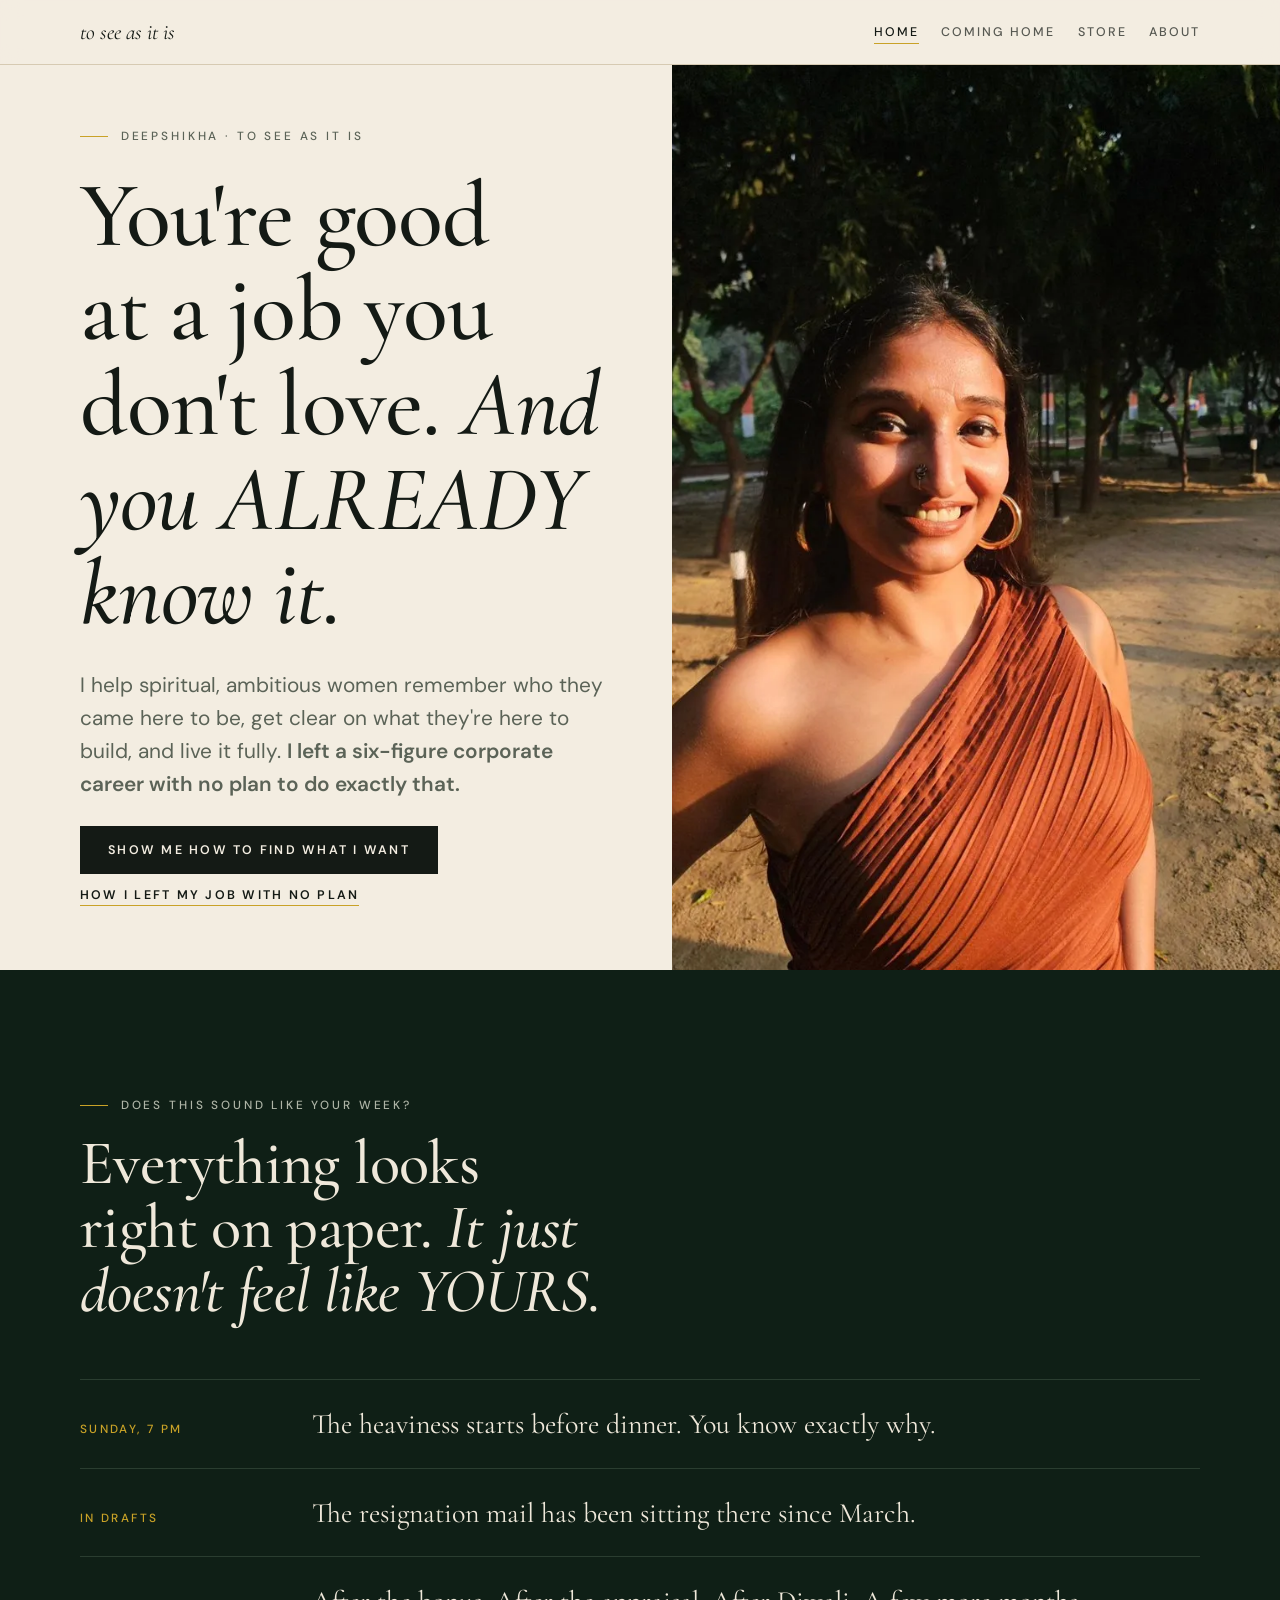
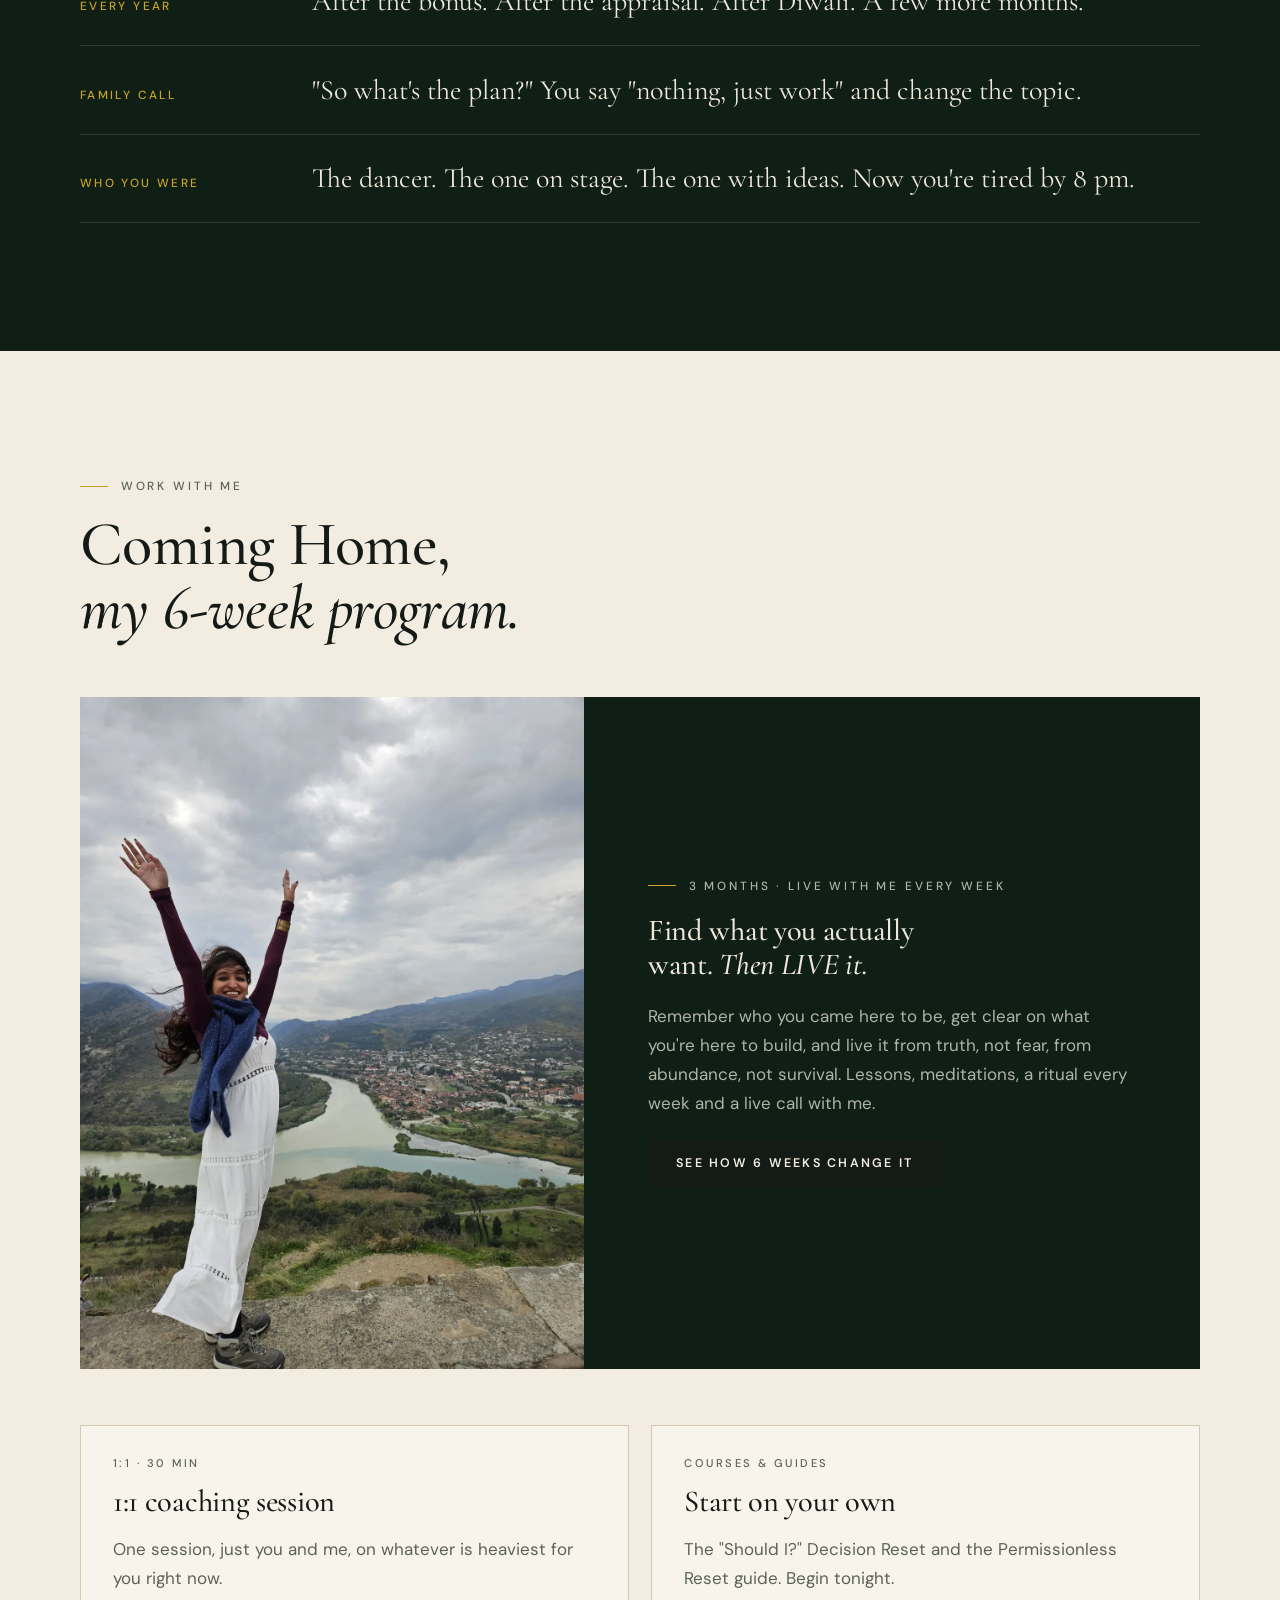
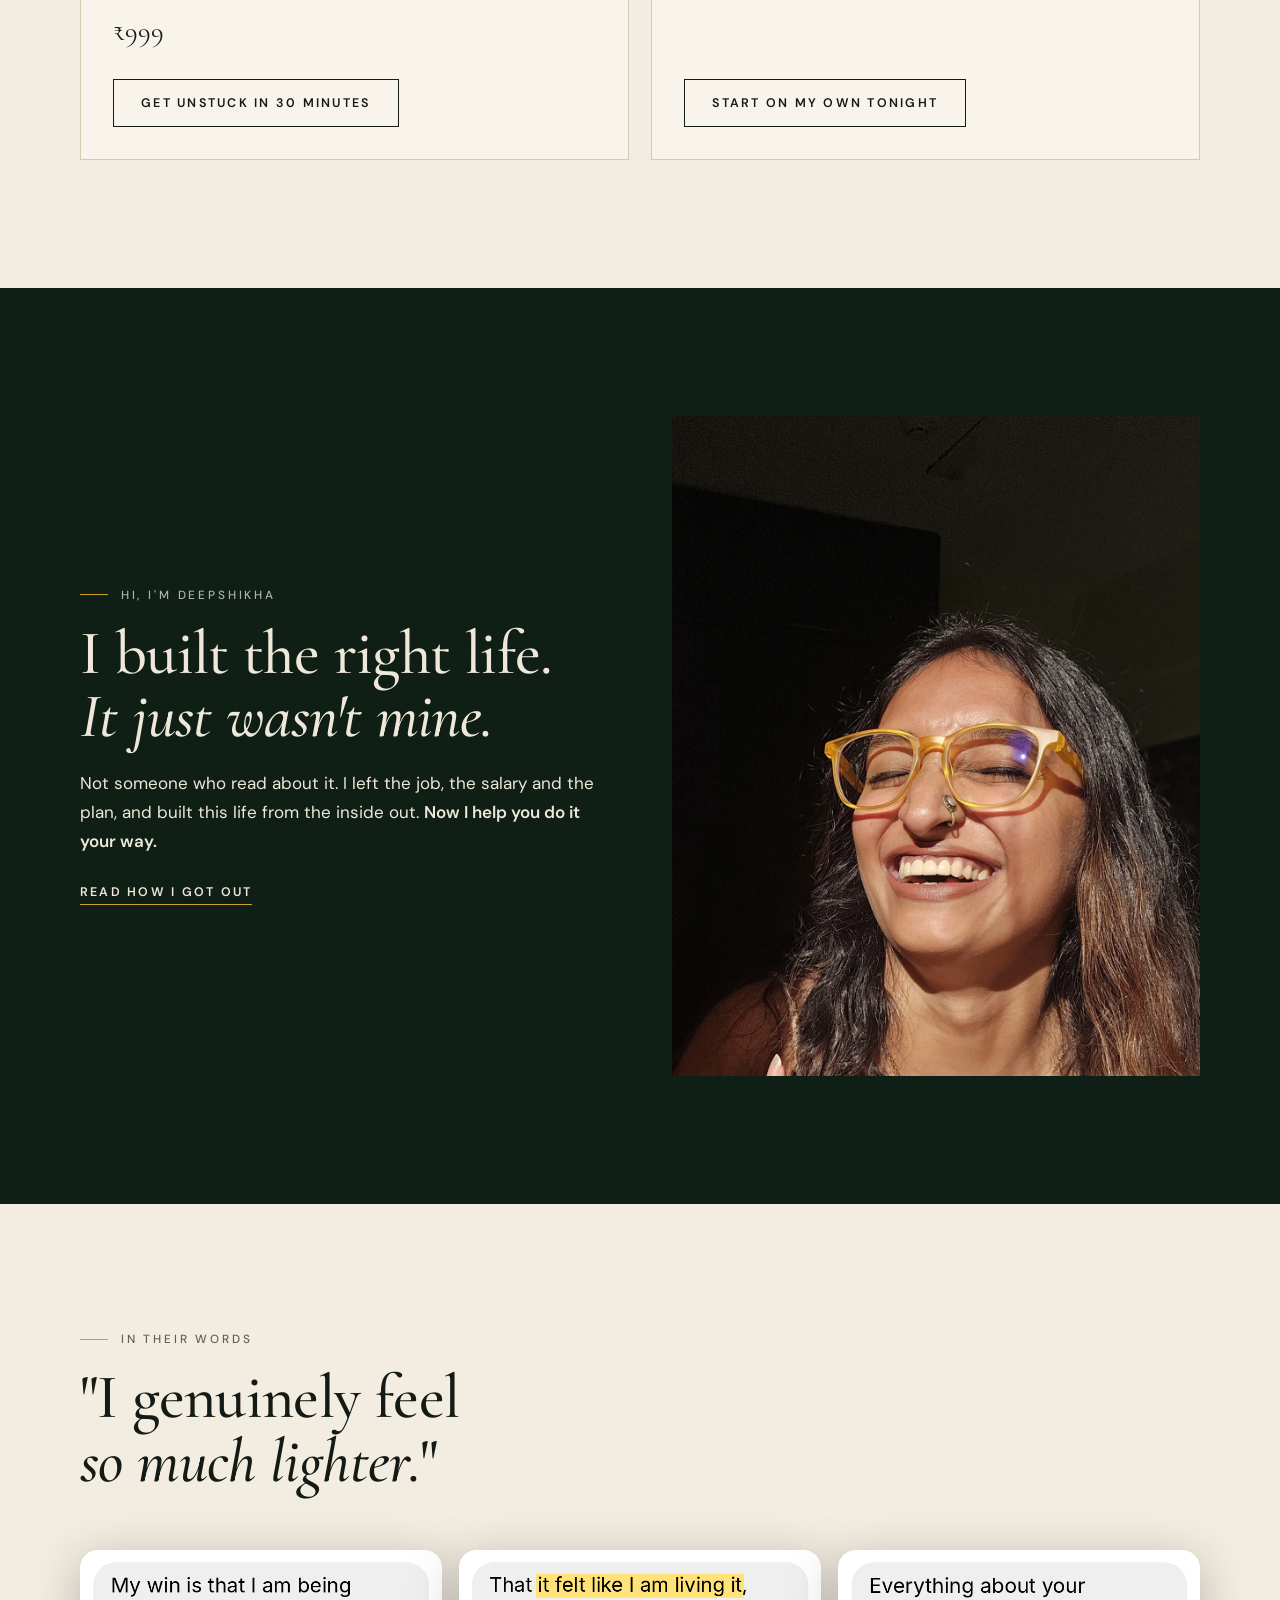
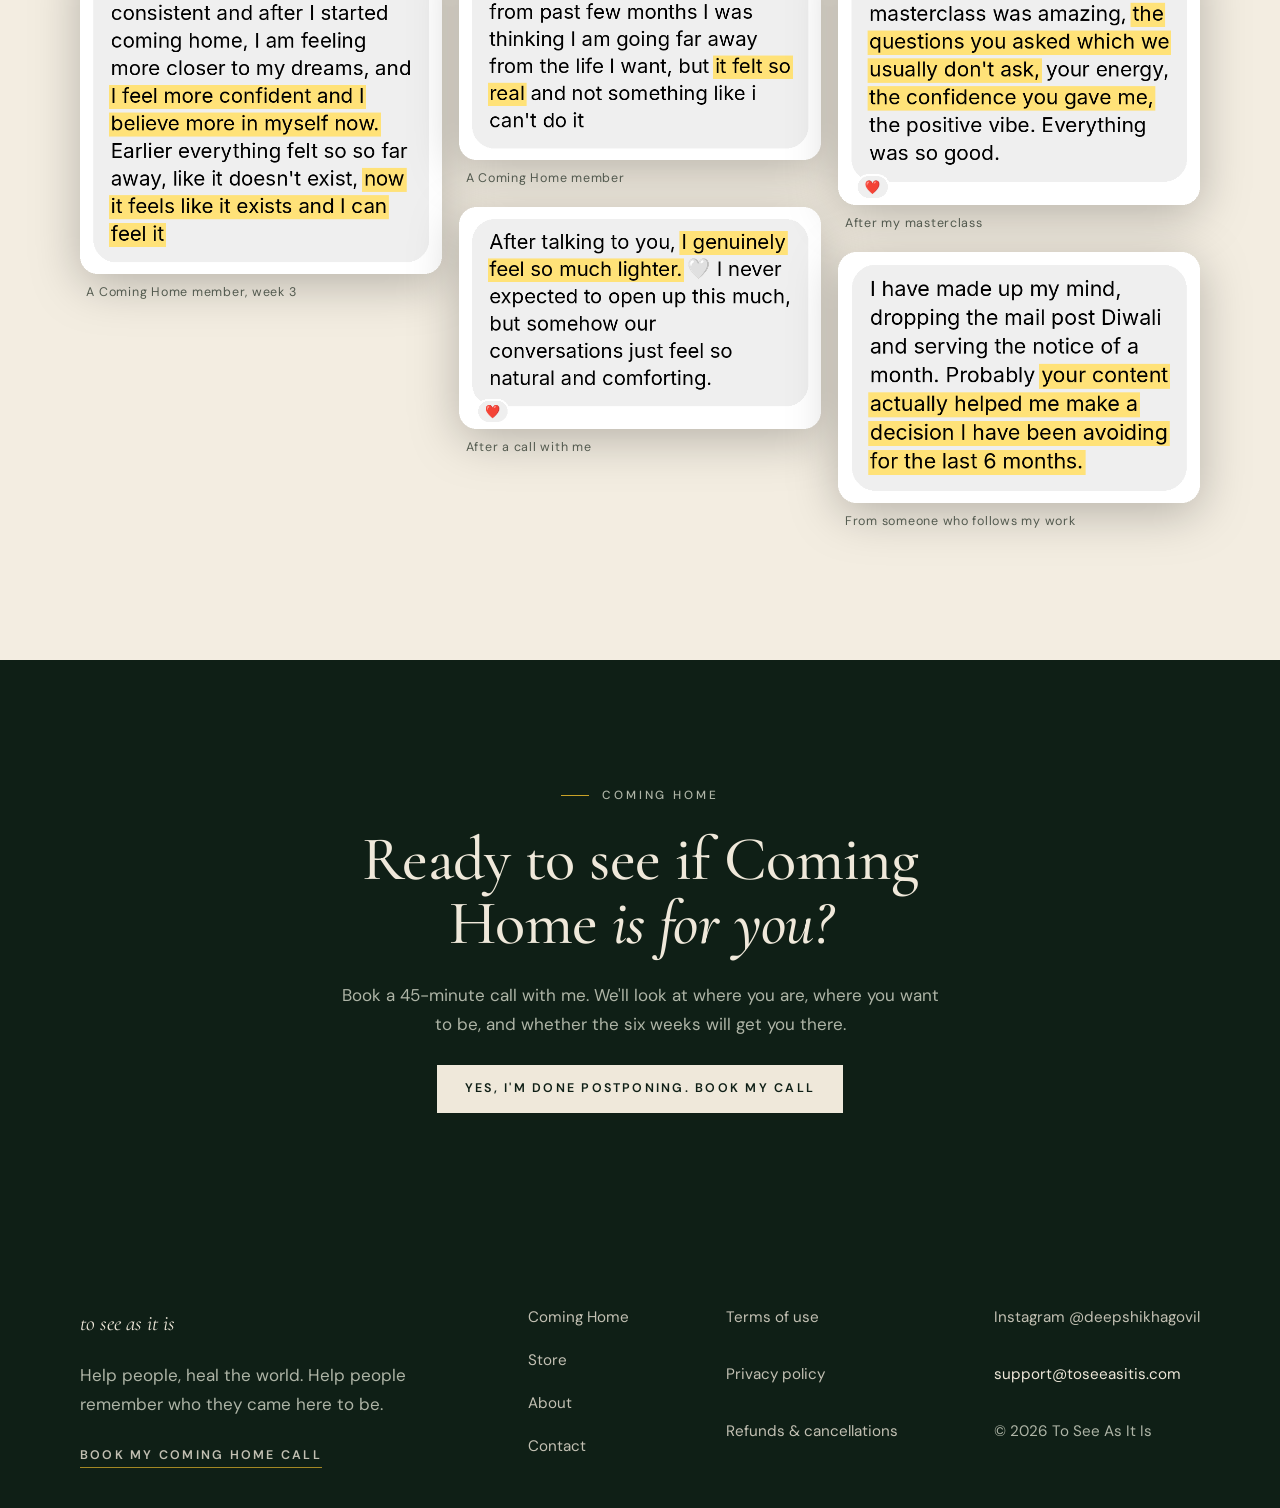
==== index.html @ 1733d209 "Website: legal pages Co-Authored-By: Claude Opus 5.5 <noreply@anthropic.com> Claude-Session: https:/" ====
<!doctype html>
<html lang="en">
<head>
<meta charset="utf-8">
<meta name="viewport" content="width=device-width, initial-scale=1, viewport-fit=cover">
<title>To See As It Is</title>
<meta name="claude:viewport-fit-sides" content="cover">
<meta name="description" content="You're good at a job you don't love, and you already know it. Deepshikha helps you find what you actually want and start living it.">
<meta property="og:title" content="To See As It Is">
<meta property="og:description" content="You're good at a job you don't love, and you already know it. Deepshikha helps you find what you actually want and start living it.">
<meta property="og:image" content="assets/img/dp-brown.webp">
<link rel="preconnect" href="https://fonts.googleapis.com"><link rel="preconnect" href="https://fonts.gstatic.com" crossorigin>
<link rel="stylesheet" href="https://fonts.googleapis.com/css2?family=Cormorant+Garamond:ital,wght@0,500;0,600;1,500&family=DM+Sans:wght@400;500;600&display=swap">
<link rel="stylesheet" href="assets/style.css">
</head>
<body>
<header class="nav"><div class="wrap"><a class="logo" href="index.html">to see as it is</a><nav aria-label="Main"><ul><li><a href="index.html" aria-current="page">Home</a></li><li><a href="coming-home.html">Coming Home</a></li><li><a href="store.html">Store</a></li><li><a href="about.html">About</a></li></ul></nav></div></header>
<main>
<section class="hero"><div class="hero-split">
  <div class="ph photo"><img src="assets/img/dp-brown.webp" alt="Deepshikha in a brown dress in a park, smiling straight at the camera" width="1080" height="1080"></div>
  <div class="copy">
    <p class="label">Deepshikha · to see as it is</p>
    <h1>You're good at a job you don't love. <em>And you ALREADY know it.</em></h1>
    <p class="lede read">I help spiritual, ambitious women remember who they came here to be, get clear on what they're here to build, and live it fully. <strong>I left a six-figure corporate career with no plan to do exactly that.</strong></p>
    <div class="btns">
      <a class="btn btn-main" href="coming-home.html">Show me how to find what I want</a>
      <a class="link" href="about.html">How I left my job with no plan</a>
    </div>
  </div>
</div></section>

<section class="dark"><div class="wrap stack-lg">
  <div class="stack read">
    <p class="label">Does this sound like your week?</p>
    <h2>Everything looks right on paper. <em>It just doesn't feel like YOURS.</em></h2>
  </div>
  <ul class="scenes">
    <li><span class="when">Sunday, 7 pm</span><span class="what">The heaviness starts before dinner. You know exactly why.</span></li>
    <li><span class="when">In drafts</span><span class="what">The resignation mail has been sitting there since March.</span></li>
    <li><span class="when">Every year</span><span class="what">After the bonus. After the appraisal. After Diwali. A few more months.</span></li>
    <li><span class="when">Family call</span><span class="what">"So what's the plan?" You say "nothing, just work" and change the topic.</span></li>
    <li><span class="when">Who you were</span><span class="what">The dancer. The one on stage. The one with ideas. Now you're tired by 8 pm.</span></li>
  </ul>
</div></section>

<section><div class="wrap stack-lg">
  <div class="stack read">
    <p class="label">Work with me</p>
    <h2>Coming Home, <em>my 6-week program.</em></h2>
  </div>
  <div class="feature">
    <div class="ph"><img src="assets/img/georgia-arms.webp" alt="Deepshikha in a white dress, arms wide open above a river valley" width="1200" height="1600" loading="lazy"></div>
    <div class="body">
      <p class="label">3 months · live with me every week</p>
      <h3>Find what you actually want. <em>Then LIVE it.</em></h3>
      <p class="soft">Remember who you came here to be, get clear on what you're here to build, and live it from truth, not fear, from abundance, not survival. Lessons, meditations, a ritual every week and a live call with me.</p>
      <div class="btns"><a class="btn btn-main" href="coming-home.html">See how 6 weeks change it</a></div>
    </div>
  </div>
  <div class="offers" style="grid-template-columns:repeat(auto-fit,minmax(min(100%,320px),1fr))">
    <article class="offer">
      <span class="meta">1:1 · 30 min</span>
      <h3>1:1 coaching session</h3>
      <p class="soft">One session, just you and me, on whatever is heaviest for you right now.</p>
      <p class="amt">₹999</p>
      <div class="btns"><a class="btn btn-ghost" href="https://superprofile.bio/bookings/deepshikhagovil111?sessionId=6a79974b2e0ced0013a6f27a" target="_blank" rel="noopener">Get unstuck in 30 minutes</a></div>
    </article>
    <article class="offer">
      <span class="meta">Courses &amp; guides</span>
      <h3>Start on your own</h3>
      <p class="soft">The "Should I?" Decision Reset and the Permissionless Reset guide. Begin tonight.</p>
      <div class="btns"><a class="btn btn-ghost" href="store.html">Start on my own tonight</a></div>
    </article>
  </div>
</div></section>

<section class="dark"><div class="wrap split rev">
  <div class="ph ph-tall"><img src="assets/img/stripe-cover.webp" alt="Deepshikha laughing with her eyes closed, hand on her chest, in warm light" width="1200" height="1500" loading="lazy"></div>
  <div class="stack">
    <p class="label">Hi, I'm Deepshikha</p>
    <h2>I built the right life. <em>It just wasn't mine.</em></h2>
    <p>Not someone who read about it. I left the job, the salary and the plan, and built this life from the inside out. <strong>Now I help you do it your way.</strong></p>
    <p><a class="link" href="about.html">Read how I got out</a></p>
  </div>
</div></section>

<section><div class="wrap stack-lg">
  <div class="stack read"><p class="label">In their words</p>
  <h2>"I genuinely feel <em>so much lighter.</em>"</h2></div>
  <div class="wall">
    <figure><img src="assets/img/msg-nishtha-change.png" alt="Message: after I started coming home, I am feeling more closer to my dreams, I feel more confident and I believe more in myself now. Earlier everything felt so so far away, now it feels like it exists and I can feel it" loading="lazy"><figcaption>A Coming Home member, week 3</figcaption></figure>
    <figure><img src="assets/img/msg-1.png" alt="Message: That it felt like I am living it, from past few months I was thinking I am going far away from the life I want, but it felt so real" loading="lazy"><figcaption>A Coming Home member</figcaption></figure>
    <figure><img src="assets/img/msg-v2-3.png" alt="Message: After talking to you, I genuinely feel so much lighter. I never expected to open up this much." loading="lazy"><figcaption>After a call with me</figcaption></figure>
    <figure><img src="assets/img/msg-v2-4.png" alt="Message: Everything about your masterclass was amazing, the questions you asked which we usually don't ask, your energy, the confidence you gave me" loading="lazy"><figcaption>After my masterclass</figcaption></figure>
    <figure><img src="assets/img/msg-anjali.png" alt="Message: Probably your content actually helped me make a decision I have been avoiding for the last 6 months." loading="lazy"><figcaption>From someone who follows my work</figcaption></figure>
  </div>
</div></section>

<section class="dark"><div class="wrap stack center" style="max-width:780px;gap:1.6rem">
  <p class="label">Coming Home</p>
  <h2>Ready to see if Coming Home <em>is for you?</em></h2>
  <p class="soft read">Book a 45-minute call with me. We'll look at where you are, where you want to be, and whether the six weeks will get you there.</p>
  <div class="btns" style="justify-content:center"><a class="btn btn-main" href="https://calendly.com/toseeasitis-support/is-coming-home-for-you-30-min-fit-call" target="_blank" rel="noopener">Yes, I'm done postponing. Book my call</a></div>
</div></section>

</main>
<footer class="foot"><div class="wrap">
<div class="stack" style="max-width:22rem"><p class="logo">to see as it is</p>
<p class="soft">Help people, heal the world. Help people remember who they came here to be.</p>
<p><a class="link" href="https://calendly.com/toseeasitis-support/is-coming-home-for-you-30-min-fit-call" target="_blank" rel="noopener">Book my Coming Home call</a></p></div>
<ul><li><a href="coming-home.html">Coming Home</a></li><li><a href="store.html">Store</a></li><li><a href="about.html">About</a></li><li><a href="contact.html">Contact</a></li></ul>
<ul><li><a href="terms.html">Terms of use</a></li><li><a href="privacy.html">Privacy policy</a></li><li><a href="refunds.html">Refunds &amp; cancellations</a></li></ul>
<ul><li><a href="https://instagram.com/deepshikhagovil" target="_blank" rel="noopener">Instagram @deepshikhagovil</a></li><li>support@toseeasitis.com</li><li class="soft small">© 2026 To See As It Is</li></ul>
</div></footer>
</body>
</html>
---- assets/style.css ----
/* To See As It Is — site styles v2 (Kartike, 24 Nov 2026). Design system: 07-brand/DESIGN.md
   Layout: editorial split heroes (photo + type), alternating deep-forest and cream bands, lots of air.
   Premium = restraint: high-contrast serif, cream + forest, gold only as a hairline accent (rule 258). */
:root{
  --forest:#0F1F16; --forest-2:#16291D; --cream:#F3EDE1; --sand:#E4D9C4; --gold:#C9A227; --ink:#141A15; --stone:#5B6357;
  --bg:var(--cream); --fg:var(--ink); --soft:var(--stone); --line:#D6CAB2; --card:#F8F4EB;
  --dark:var(--forest); --dark-fg:#EFE8DA; --dark-soft:#AEB4A6; --dark-line:#2A3D30;
  --display:"Cormorant Garamond", "Cormorant", Georgia, "Times New Roman", serif;
  --sans:"DM Sans", system-ui, -apple-system, "Segoe UI", sans-serif;
  --w:1160px;
}
@media (prefers-color-scheme: dark){:root:not([data-theme="light"]){
  --bg:#0B170F; --fg:#EFE8DA; --soft:#AEB4A6; --line:#26382B; --card:#13241A; --dark:#070F0A; color-scheme:dark}}
:root[data-theme="dark"]{--bg:#0B170F; --fg:#EFE8DA; --soft:#AEB4A6; --line:#26382B; --card:#13241A; --dark:#070F0A; color-scheme:dark}

*{box-sizing:border-box}
html{scroll-behavior:smooth}
@media (prefers-reduced-motion:reduce){html{scroll-behavior:auto}*{animation:none!important;transition:none!important}}
body{margin:0;background:var(--bg);color:var(--fg);font:400 1.0625rem/1.7 var(--sans);-webkit-font-smoothing:antialiased}
img{max-width:100%;display:block}
a{color:inherit}
:focus-visible{outline:2px solid var(--gold);outline-offset:3px}
p{margin:0}

.wrap{max-width:var(--w);margin:0 auto;padding-left:max(20px, env(safe-area-inset-left, 0px));padding-right:max(20px, env(safe-area-inset-right, 0px))}
.read{max-width:38rem}
section{padding-block:clamp(4.5rem, 10vw, 8rem)}
.dark{background:var(--dark);color:var(--dark-fg);--soft:var(--dark-soft);--line:var(--dark-line);--card:var(--forest-2)}

/* type */
h1,h2,h3{font-family:var(--display);font-weight:500;line-height:1.02;letter-spacing:-.01em;text-wrap:balance;margin:0}
h1{font-size:clamp(2.9rem, 8.5vw, 5.8rem)}
h2{font-size:clamp(2.3rem, 5.6vw, 3.9rem)}
h3{font-size:clamp(1.55rem, 3vw, 1.9rem);line-height:1.12}
h1 em,h2 em,h3 em{font-style:italic;font-weight:500}
.lede{font-size:clamp(1.1rem, 2.2vw, 1.3rem);line-height:1.6;color:var(--soft)}
.soft{color:var(--soft)}
.label{font:500 .74rem/1.2 var(--sans);letter-spacing:.24em;text-transform:uppercase;color:var(--soft);display:flex;align-items:center;gap:.8rem}
.label::before{content:"";width:28px;height:1px;background:var(--gold)}
.stack{display:flex;flex-direction:column;gap:1.25rem}
.stack-lg{display:flex;flex-direction:column;gap:clamp(2.2rem,5vw,3.5rem)}
.sign{font-family:var(--display);font-style:italic;font-size:1.6rem}

/* nav */
.nav{position:sticky;top:env(safe-area-inset-top, 0px);z-index:20;background:color-mix(in srgb, var(--bg) 90%, transparent);backdrop-filter:blur(10px);border-bottom:1px solid var(--line)}
body::before{content:"";position:fixed;inset:0 0 auto;height:env(safe-area-inset-top, 0px);z-index:21;background:var(--bg)}
.nav .wrap{display:flex;align-items:center;justify-content:space-between;gap:.6rem 1.4rem;min-height:64px;flex-wrap:wrap}
.logo{font-family:var(--display);font-size:1.35rem;font-style:italic;text-decoration:none;white-space:nowrap}
.nav ul{display:flex;gap:1.4rem;list-style:none;margin:0;padding:0;font:500 .78rem/1 var(--sans);letter-spacing:.16em;text-transform:uppercase;flex-wrap:wrap}
.nav ul a{text-decoration:none;opacity:.7}
.nav ul a:hover,.nav ul a[aria-current]{opacity:1}
.nav ul a[aria-current]{border-bottom:1px solid var(--gold);padding-bottom:3px}
@media (max-width:560px){.nav ul{gap:1rem;font-size:.7rem;letter-spacing:.12em}.nav .wrap{padding-block:.6rem}}

/* buttons */
.btns{display:flex;flex-wrap:wrap;gap:.9rem;align-items:center}
.btn{display:inline-flex;align-items:center;justify-content:center;gap:.6em;padding:1.05rem 1.7rem;font:600 .78rem/1 var(--sans);letter-spacing:.18em;text-transform:uppercase;text-decoration:none;border:1px solid currentColor;transition:background .2s ease,color .2s ease}
.btn-main{background:var(--fg);color:var(--bg);border-color:var(--fg)}
.btn-main:hover{background:transparent;color:var(--fg)}
.dark .btn-main{background:var(--dark-fg);color:var(--forest);border-color:var(--dark-fg)}
.dark .btn-main:hover{background:transparent;color:var(--dark-fg)}
.btn-ghost:hover{background:var(--fg);color:var(--bg)}
.link{font:600 .78rem/1 var(--sans);letter-spacing:.18em;text-transform:uppercase;text-decoration:none;border-bottom:1px solid var(--gold);padding-bottom:4px}
.note{font-size:.88rem;color:var(--soft)}

/* split hero */
.hero{padding-block:0}
.hero-split{display:grid;grid-template-columns:1fr}
.hero-split .photo{aspect-ratio:4/5;max-height:78svh;width:100%;overflow:hidden}
.hero-split .photo img{width:100%;height:100%;object-fit:cover;object-position:50% 35%}
.hero-split .copy{padding-block:2.8rem 4rem;display:flex;flex-direction:column;justify-content:center;gap:1.6rem}
@media (min-width:900px){
  .hero-split{grid-template-columns:1.05fr .95fr;min-height:min(86svh, 860px)}
  .hero-split .photo{aspect-ratio:auto;max-height:none;order:2;height:100%}
  .hero-split .copy{padding-block:4rem;padding-right:clamp(2rem,5vw,4.5rem);padding-left:max(20px, calc((100vw - var(--w)) / 2 + 20px))}
}
@media (max-width:899px){.hero-split .copy{padding-left:max(20px, env(safe-area-inset-left, 0px));padding-right:max(20px, env(safe-area-inset-right, 0px))}}

/* photos */
.ph{overflow:hidden;background:var(--sand)}
.ph img{width:100%;height:100%;object-fit:cover}
.ph-tall{aspect-ratio:4/5}
.split{display:grid;gap:clamp(2rem,5vw,5rem);align-items:center}
@media (min-width:860px){.split{grid-template-columns:1fr 1fr}.split.rev > :first-child{order:2}}

/* scenes */
.scenes{list-style:none;margin:0;padding:0;border-top:1px solid var(--line)}
.scenes li{display:grid;grid-template-columns:minmax(7rem, 13rem) 1fr;gap:1.5rem;padding-block:1.6rem;border-bottom:1px solid var(--line);align-items:baseline}
.scenes .when{font:500 .74rem/1.4 var(--sans);letter-spacing:.2em;text-transform:uppercase;color:var(--gold)}
.scenes .what{font-family:var(--display);font-size:clamp(1.35rem,2.6vw,1.75rem);line-height:1.3}
@media (max-width:560px){.scenes li{grid-template-columns:1fr;gap:.5rem}}

/* weeks */
.weeks{list-style:none;margin:0;padding:0;display:grid;gap:0;border-top:1px solid var(--line)}
.week{display:grid;grid-template-columns:4.5rem 1fr;gap:1.2rem 2rem;padding-block:2rem;border-bottom:1px solid var(--line)}
.week .n{font-family:var(--display);font-size:2.6rem;line-height:1;color:var(--gold);font-variant-numeric:lining-nums}
.week .phase{font:500 .7rem/1 var(--sans);letter-spacing:.22em;text-transform:uppercase;color:var(--soft);margin-bottom:.6rem;display:block}
@media (min-width:860px){.week{grid-template-columns:6rem 1fr 1.1fr;align-items:baseline}.week .n{font-size:3.2rem}}
@media (max-width:859px){.week p{grid-column:2}}

/* included */
.incl{display:grid;gap:0;border-top:1px solid var(--line)}
@media (min-width:760px){.incl{grid-template-columns:1fr 1fr;column-gap:3.5rem}}
.incl div{padding-block:1.5rem;border-bottom:1px solid var(--line);display:flex;flex-direction:column;gap:.35rem;min-width:0}
.incl strong{font-family:var(--display);font-weight:500;font-size:1.45rem;line-height:1.2}

/* proof wall: real message screenshots (rule 240) */
.wall{columns:1;column-gap:1.1rem}
@media (min-width:640px){.wall{columns:2}}
@media (min-width:1000px){.wall{columns:3}}
.wall figure{break-inside:avoid;margin:0 0 1.1rem;display:flex;flex-direction:column;gap:.5rem}
.wall img{width:100%;height:auto;filter:drop-shadow(0 10px 24px rgba(0,0,0,.25))}
.wall figcaption{font-size:.78rem;letter-spacing:.06em;color:var(--soft);padding-left:.4rem}

/* for / not for */
.fit{display:grid;gap:3rem}
@media (min-width:860px){.fit{grid-template-columns:1fr 1fr;gap:5rem}}
.fit ul{list-style:none;padding:0;margin:0;border-top:1px solid var(--line)}
.fit li{padding-block:1.2rem;border-bottom:1px solid var(--line);font-size:1.08rem}

/* price */
.price{font-family:var(--display);font-size:clamp(3.2rem,9vw,5.2rem);line-height:1}
.steps{list-style:none;padding:0;margin:0;display:grid;gap:0;border-top:1px solid var(--line)}
.steps li{display:grid;grid-template-columns:3rem 1fr;gap:1rem;padding-block:1.2rem;border-bottom:1px solid var(--line)}
.steps b{font-family:var(--display);font-size:1.8rem;font-weight:500;color:var(--gold);line-height:1}

/* offers (store / home) */
.offers{display:grid;gap:1.4rem}
@media (min-width:860px){.offers{grid-template-columns:repeat(3,1fr)}}
.offer{background:var(--card);border:1px solid var(--line);padding:2rem;display:flex;flex-direction:column;gap:1rem;min-width:0}
.offer .meta{font:500 .7rem/1 var(--sans);letter-spacing:.22em;text-transform:uppercase;color:var(--soft)}
.offer .amt{font-family:var(--display);font-size:1.7rem}
.offer .btns{margin-top:auto;padding-top:.5rem}
.feature{display:grid;gap:0;background:var(--dark);color:var(--dark-fg);--soft:var(--dark-soft);--line:var(--dark-line)}
@media (min-width:860px){.feature{grid-template-columns:.9fr 1.1fr}}
.feature .ph{aspect-ratio:4/5}
@media (min-width:860px){.feature .ph{aspect-ratio:auto;min-height:100%}}
.feature .body{padding:clamp(2rem,5vw,4rem);display:flex;flex-direction:column;gap:1.3rem;justify-content:center}

/* faq */
details{border-bottom:1px solid var(--line);padding-block:1.4rem}
.faq{border-top:1px solid var(--line)}
summary{cursor:pointer;list-style:none;display:flex;justify-content:space-between;gap:1.5rem;font-family:var(--display);font-size:clamp(1.3rem,2.4vw,1.6rem);line-height:1.25}
summary::-webkit-details-marker{display:none}
summary::after{content:"+";font-family:var(--sans);font-weight:300;font-size:1.4rem;color:var(--gold);line-height:1}
details[open] summary::after{content:"–"}
details .ans{margin-top:.9rem;display:flex;flex-direction:column;gap:.8rem;color:var(--soft);max-width:44rem}

/* quote band */
.big-quote{font-family:var(--display);font-style:italic;font-size:clamp(2rem,5vw,3.4rem);line-height:1.15;text-wrap:balance}

/* footer */
.foot{background:var(--dark);color:var(--dark-fg);padding-block:4rem calc(2.5rem + env(safe-area-inset-bottom, 0px))}
.foot .wrap{display:flex;flex-wrap:wrap;gap:2rem 4rem;justify-content:space-between}
.foot a{text-decoration:none;opacity:.8}
.foot a:hover{opacity:1}
.foot ul{list-style:none;margin:0;padding:0;display:grid;gap:.55rem;font-size:.95rem}
.foot .soft{color:var(--dark-soft)}
.center{text-align:center;align-items:center;margin-inline:auto}

/* her voice on the page (Lo-style character, rule 261): bold key lines, a soft highlighter on the one that matters */
strong{font-weight:600}
mark{background:linear-gradient(transparent 55%, color-mix(in srgb, var(--gold) 45%, transparent) 55%);color:inherit;padding:0 .1em}

/* pattern-break: pain lines scattered like notes, not a list (her note on Lo's page, 24 Nov 2026) */
.scatter{display:grid;gap:1.1rem}
.bubble{background:var(--forest-2);border:1px solid var(--line);padding:1.4rem 1.5rem;font-family:var(--display);font-size:clamp(1.3rem,2.4vw,1.65rem);line-height:1.3;max-width:30rem}
.bubble .when{display:block;font:500 .7rem/1.4 var(--sans);letter-spacing:.2em;text-transform:uppercase;color:var(--gold);margin-bottom:.5rem}
.bubble em{color:#fff}
@media (min-width:860px){
  .scatter{grid-template-columns:repeat(6,1fr);gap:1.4rem;align-items:start}
  .b1{grid-column:1/4;transform:rotate(-1deg)}
  .b2{grid-column:4/7;margin-top:3.5rem;transform:rotate(1deg)}
  .b3{grid-column:2/5;transform:rotate(-.5deg)}
  .b4{grid-column:4/7;margin-top:-1rem;transform:rotate(.8deg)}
  .b5{grid-column:1/4;margin-top:-1.5rem;transform:rotate(-.8deg)}
}
@media (max-width:859px){.b2,.b4{margin-left:auto}.bubble{max-width:88%}}

/* for / not for: unmistakable */
.fit-card{padding:clamp(1.6rem,4vw,2.6rem);display:flex;flex-direction:column;gap:1.2rem;min-width:0}
.fit-card.yes{background:var(--card);border:1px solid var(--gold)}
.fit-card.no{background:var(--forest);color:var(--dark-fg);--soft:var(--dark-soft);--line:var(--dark-line)}
.fit-card .caps{border-bottom:2px solid var(--gold)}
.marks{list-style:none;margin:0;padding:0;display:grid;gap:0}
.marks li{position:relative;padding:1rem 0 1rem 2.6rem;border-bottom:1px solid var(--line)}
.marks li:last-child{border-bottom:0}
.marks li::before{position:absolute;left:0;top:1rem;width:1.7rem;height:1.7rem;border-radius:50%;display:grid;place-items:center;font:700 .9rem/1 var(--sans)}
.yes .marks li::before{content:"✓";background:var(--gold);color:#0F1F16}
.no .marks li::before{content:"✕";border:1px solid var(--dark-soft);color:var(--dark-fg)}
.fit ul{border-top:0}
.fit li{font-size:1.05rem}
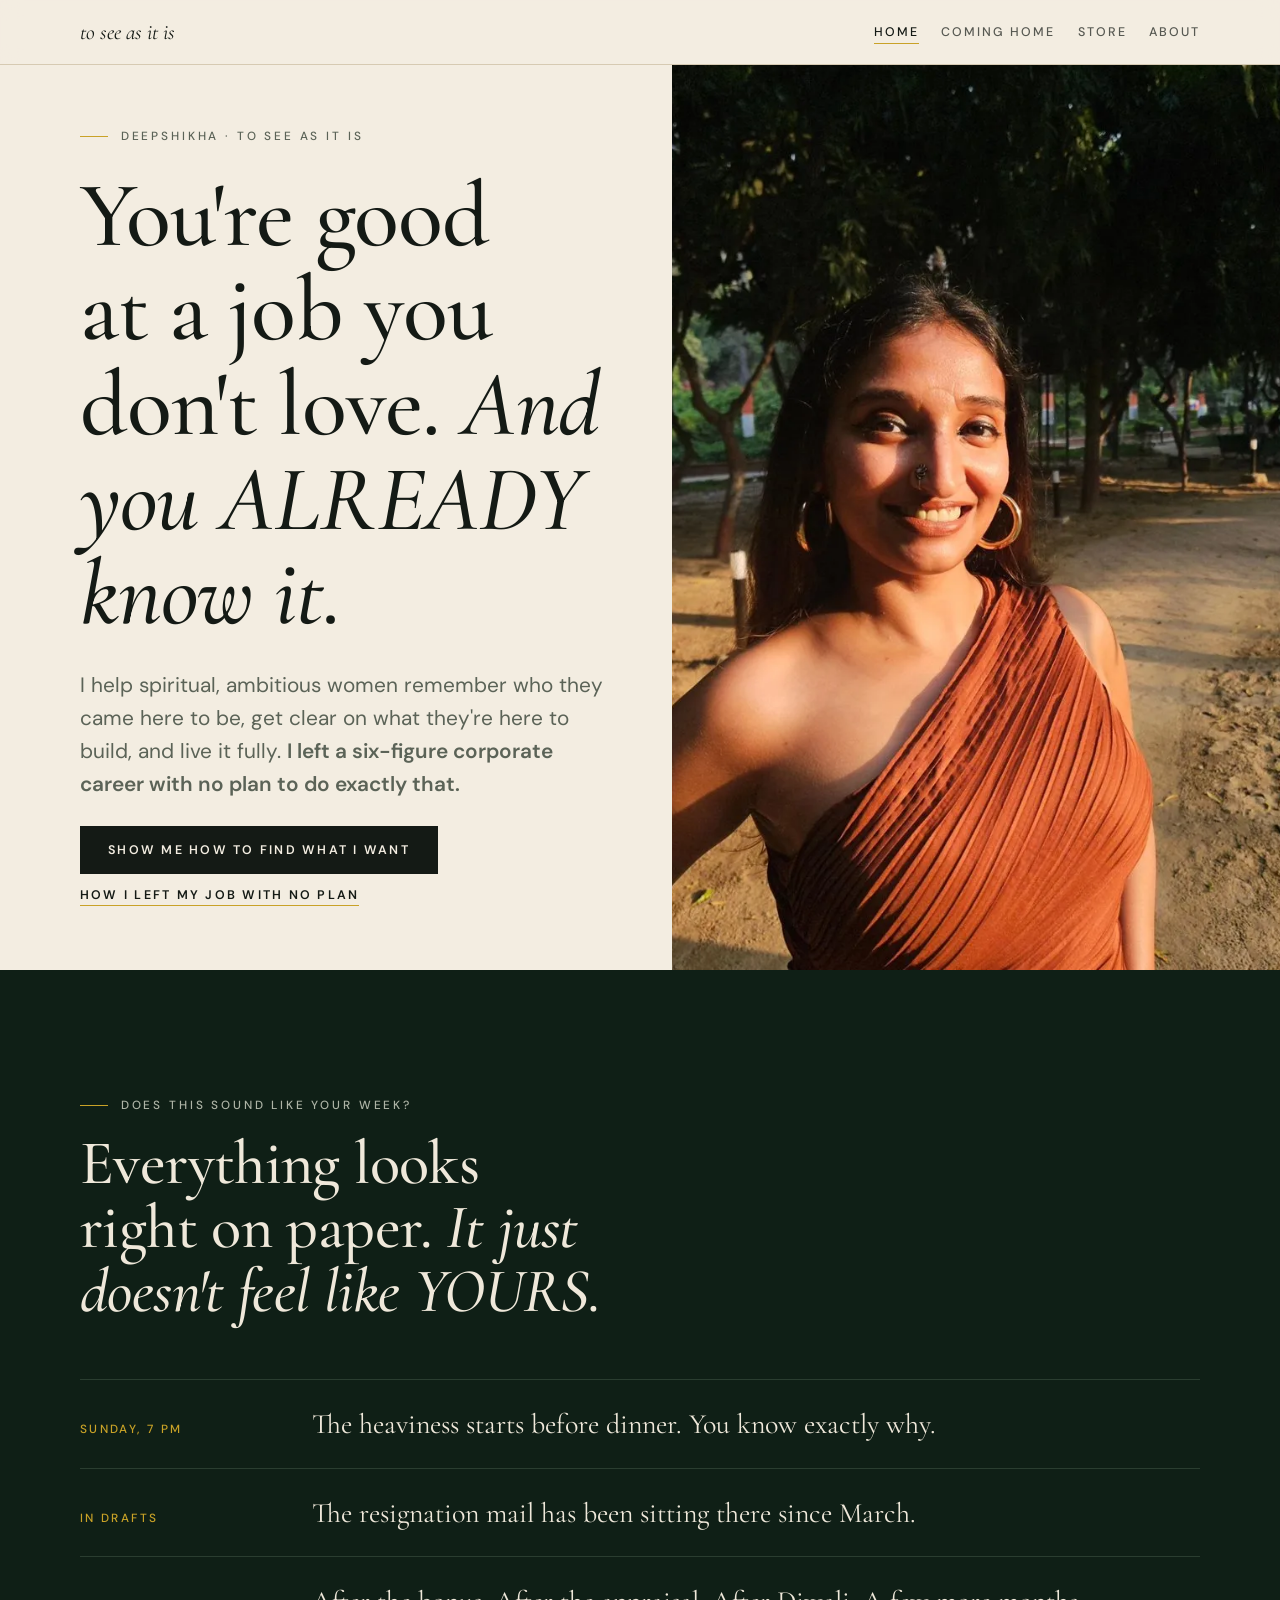
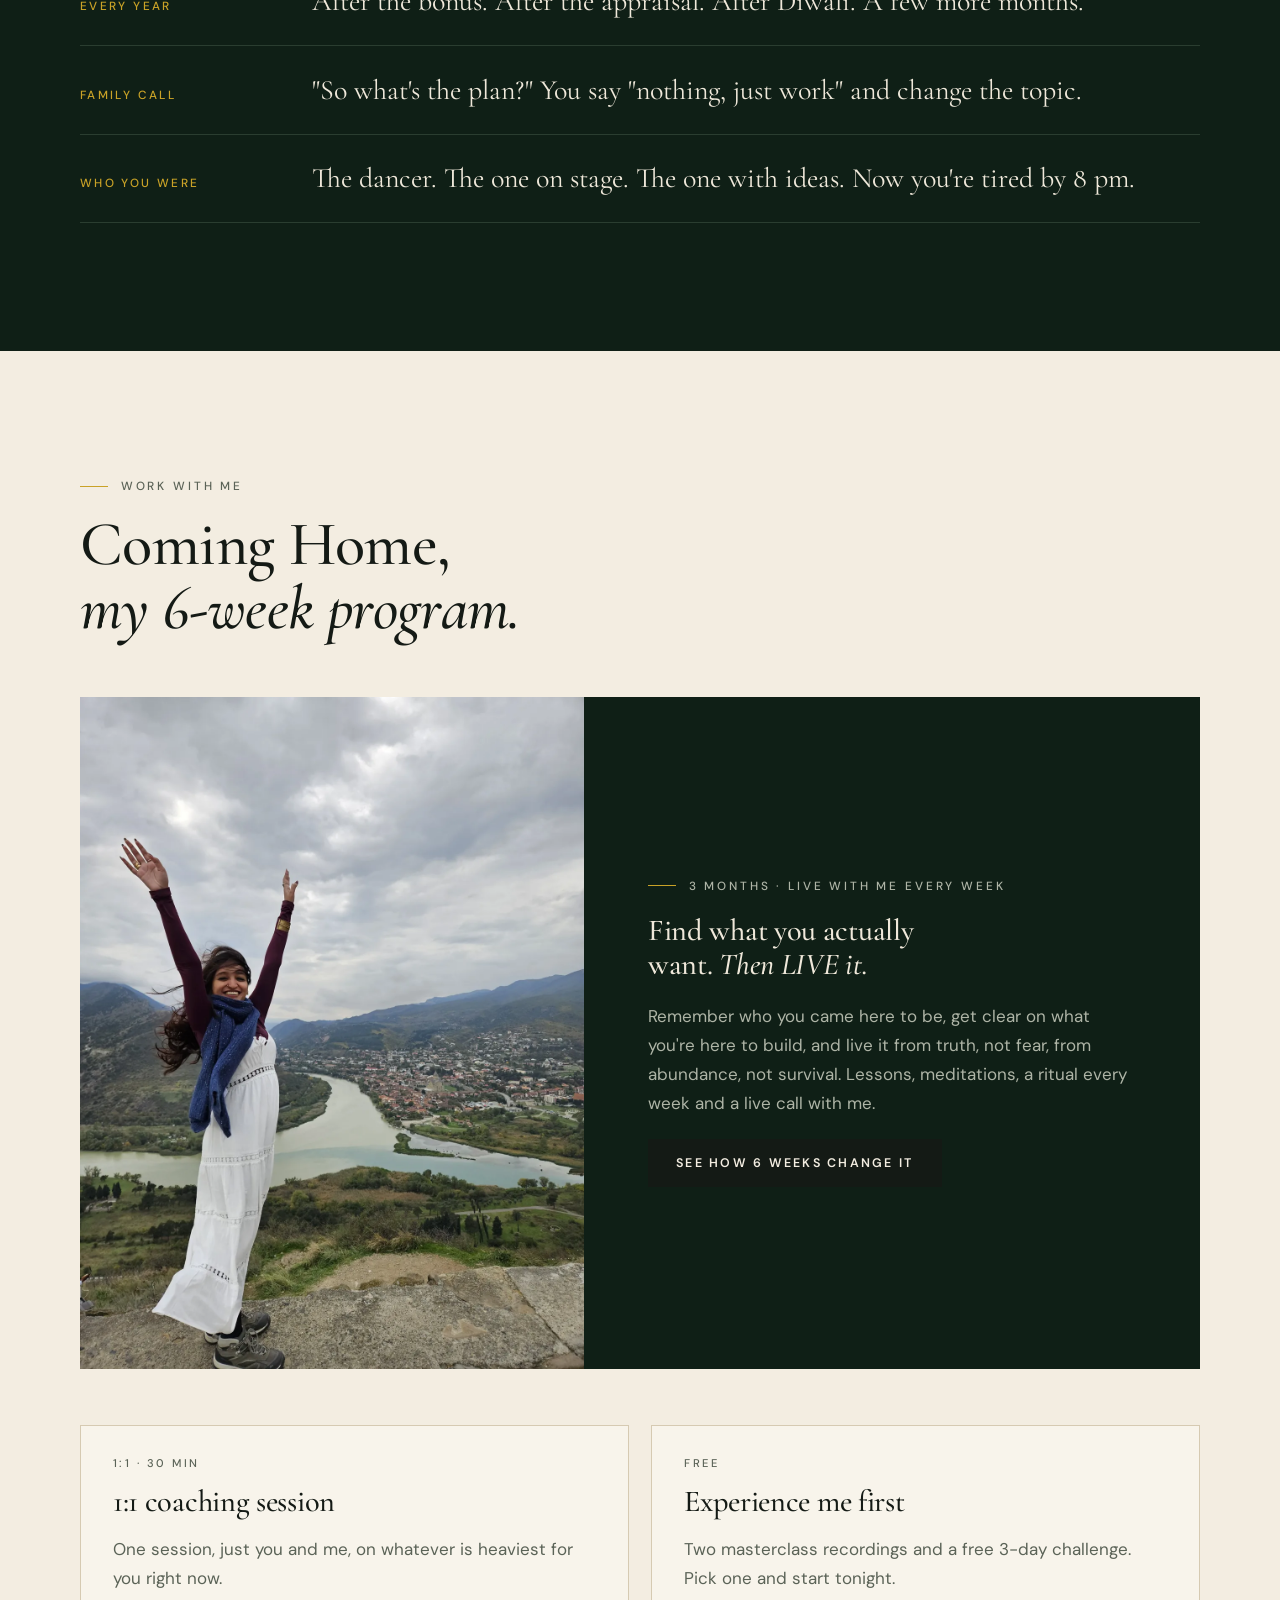
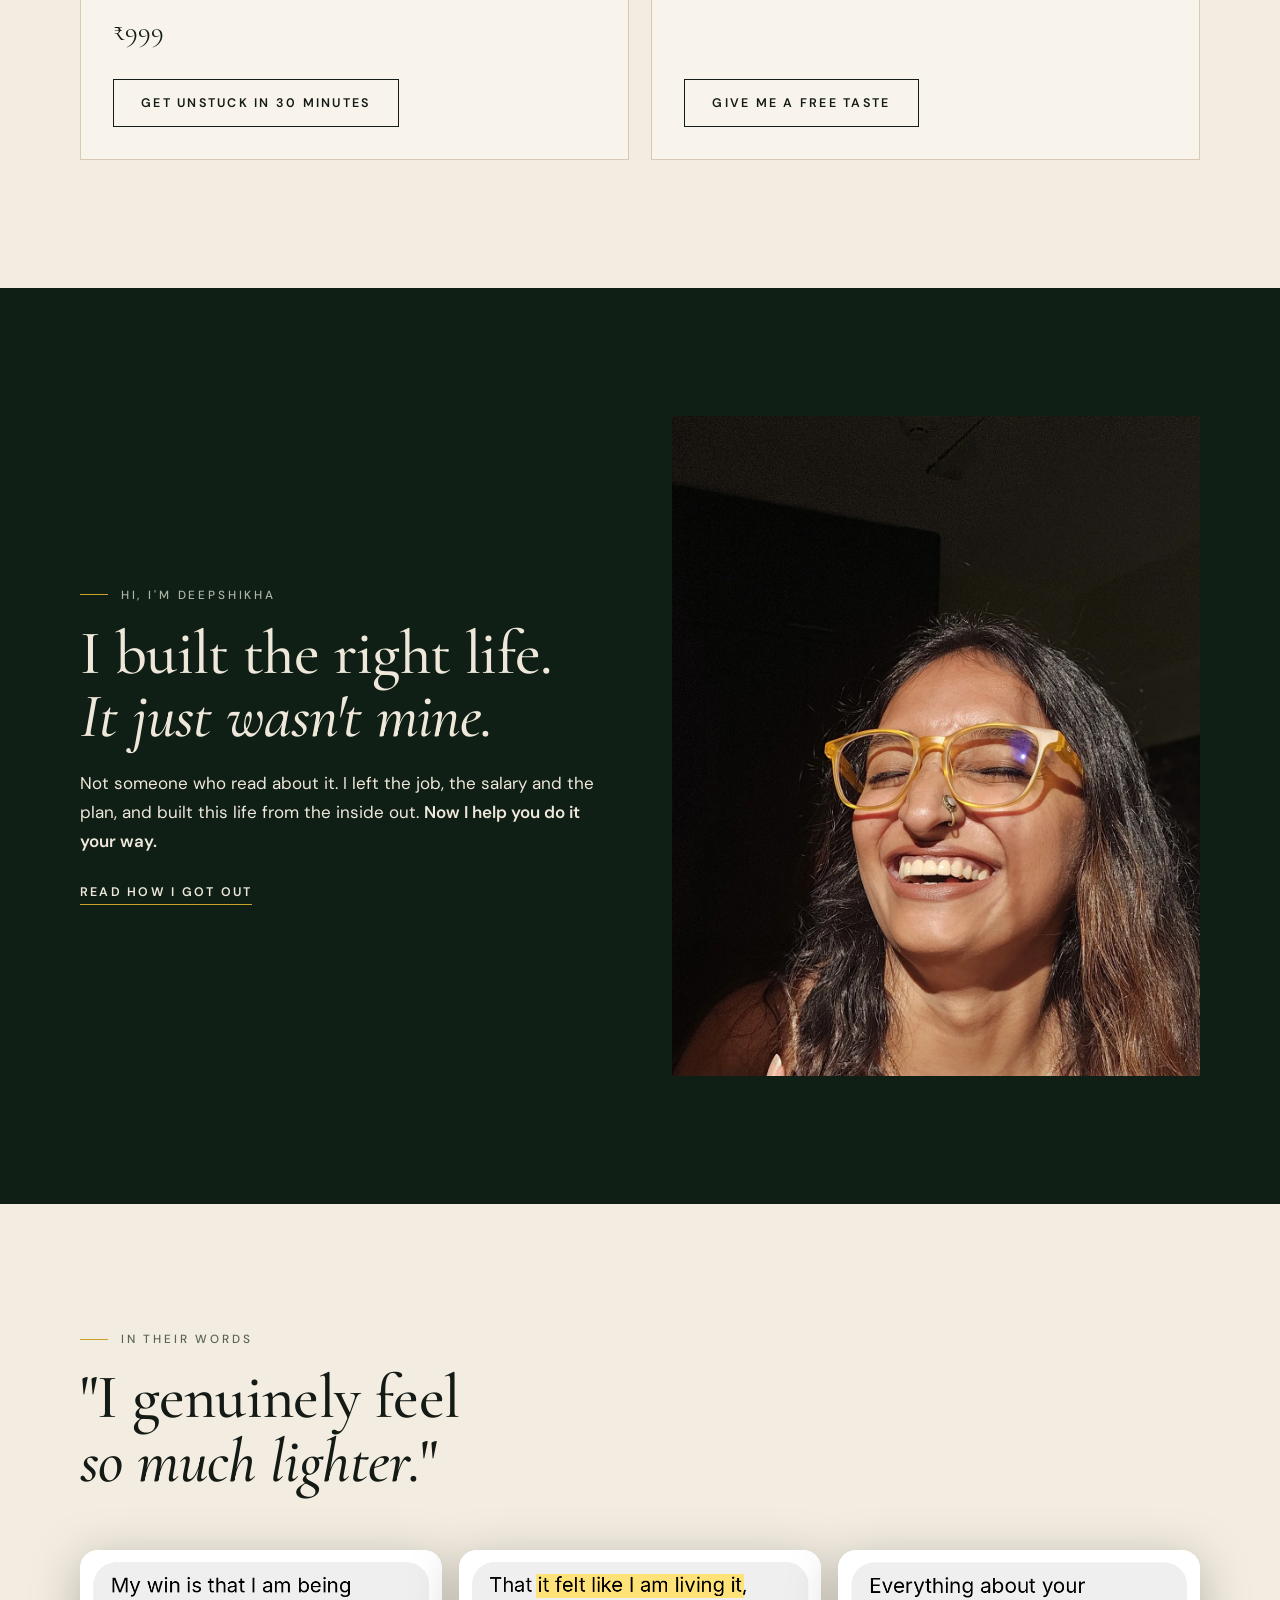
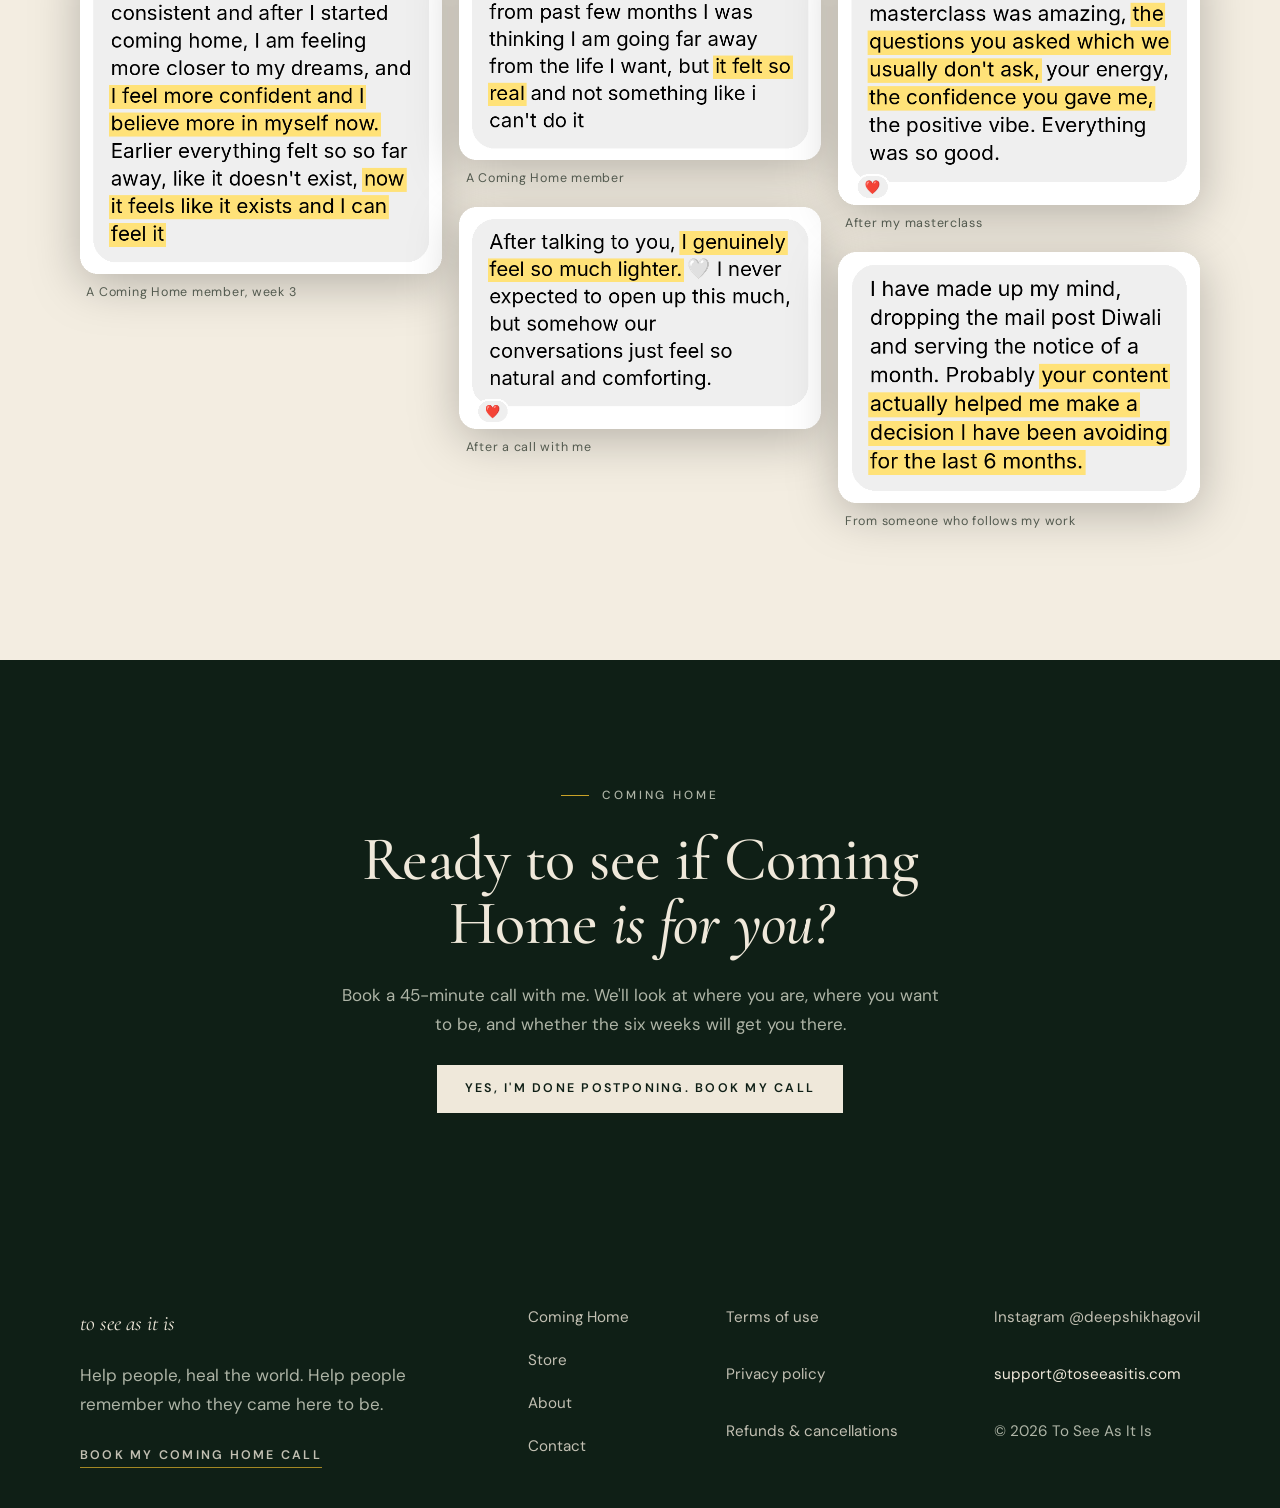
==== commit e8743e44: "Store: free section Co-Authored-By: Claude Opus 5.5 <noreply@anthropic.com> Claude-Session: https://" ====
--- a/index.html
+++ b/index.html
@@ -66,10 +66,10 @@
       <div class="btns"><a class="btn btn-ghost" href="https://superprofile.bio/bookings/deepshikhagovil111?sessionId=6a79974b2e0ced0013a6f27a" target="_blank" rel="noopener">Get unstuck in 30 minutes</a></div>
     </article>
     <article class="offer">
-      <span class="meta">Courses &amp; guides</span>
-      <h3>Start on your own</h3>
-      <p class="soft">The "Should I?" Decision Reset and the Permissionless Reset guide. Begin tonight.</p>
-      <div class="btns"><a class="btn btn-ghost" href="store.html">Start on my own tonight</a></div>
+      <span class="meta">Free</span>
+      <h3>Experience me first</h3>
+      <p class="soft">Two masterclass recordings and a free 3-day challenge. Pick one and start tonight.</p>
+      <div class="btns"><a class="btn btn-ghost" href="store.html#free">Give me a free taste</a></div>
     </article>
   </div>
 </div></section>
--- a/assets/style.css
+++ b/assets/style.css
@@ -190,3 +190,11 @@
 .no .marks li::before{content:"✕";border:1px solid var(--dark-soft);color:var(--dark-fg)}
 .fit ul{border-top:0}
 .fit li{font-size:1.05rem}
+
+/* free sign-up form */
+.card-form{background:var(--card);border:1px solid var(--line);padding:clamp(1.4rem,4vw,2.2rem);display:flex;flex-direction:column;gap:.55rem;min-width:0}
+.card-form label{font:500 .72rem/1.2 var(--sans);letter-spacing:.18em;text-transform:uppercase;color:var(--soft);margin-top:.5rem}
+.card-form input,.card-form select{font:inherit;padding:.85rem .9rem;border:1px solid var(--line);background:var(--bg);color:var(--fg);width:100%}
+.card-form .btn{margin-top:1rem}
+.dark .marks li{border-color:var(--dark-line)}
+.dark .marks li::before{content:"✓";background:var(--gold);color:#0F1F16}
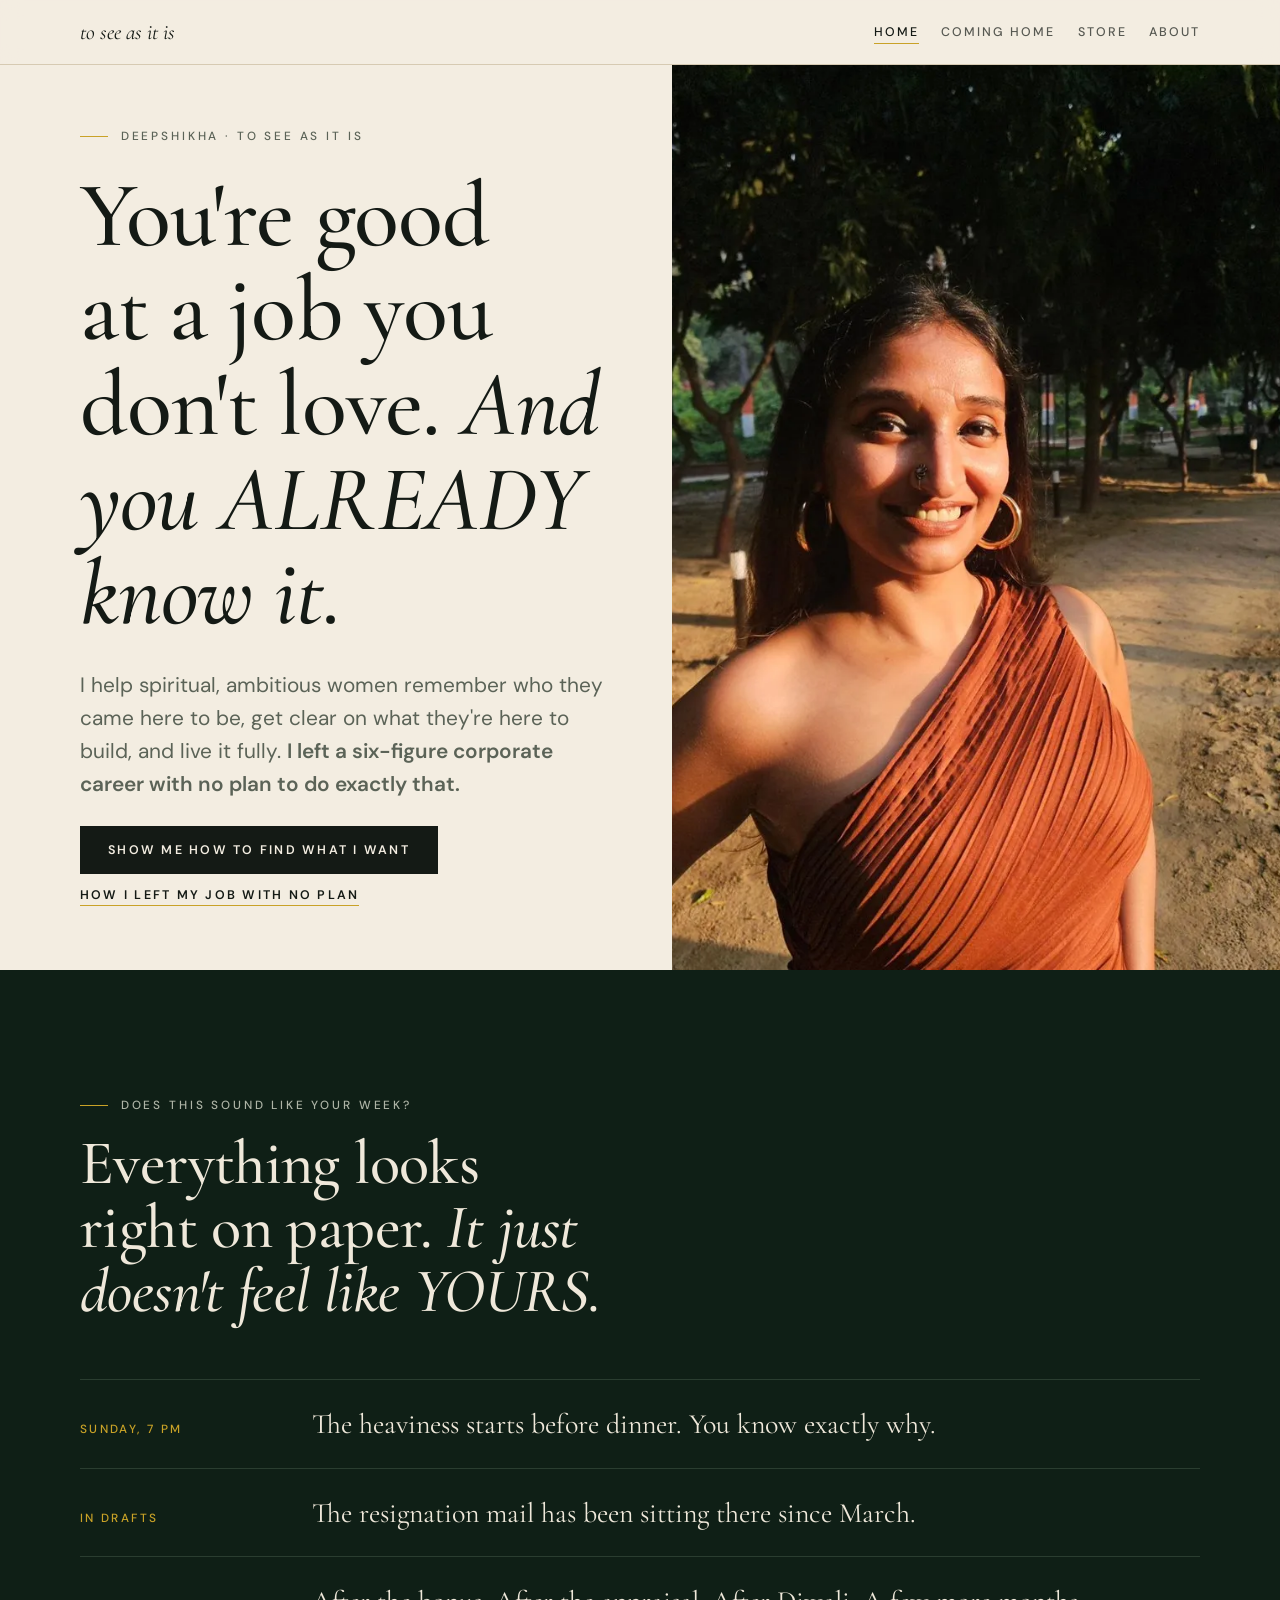
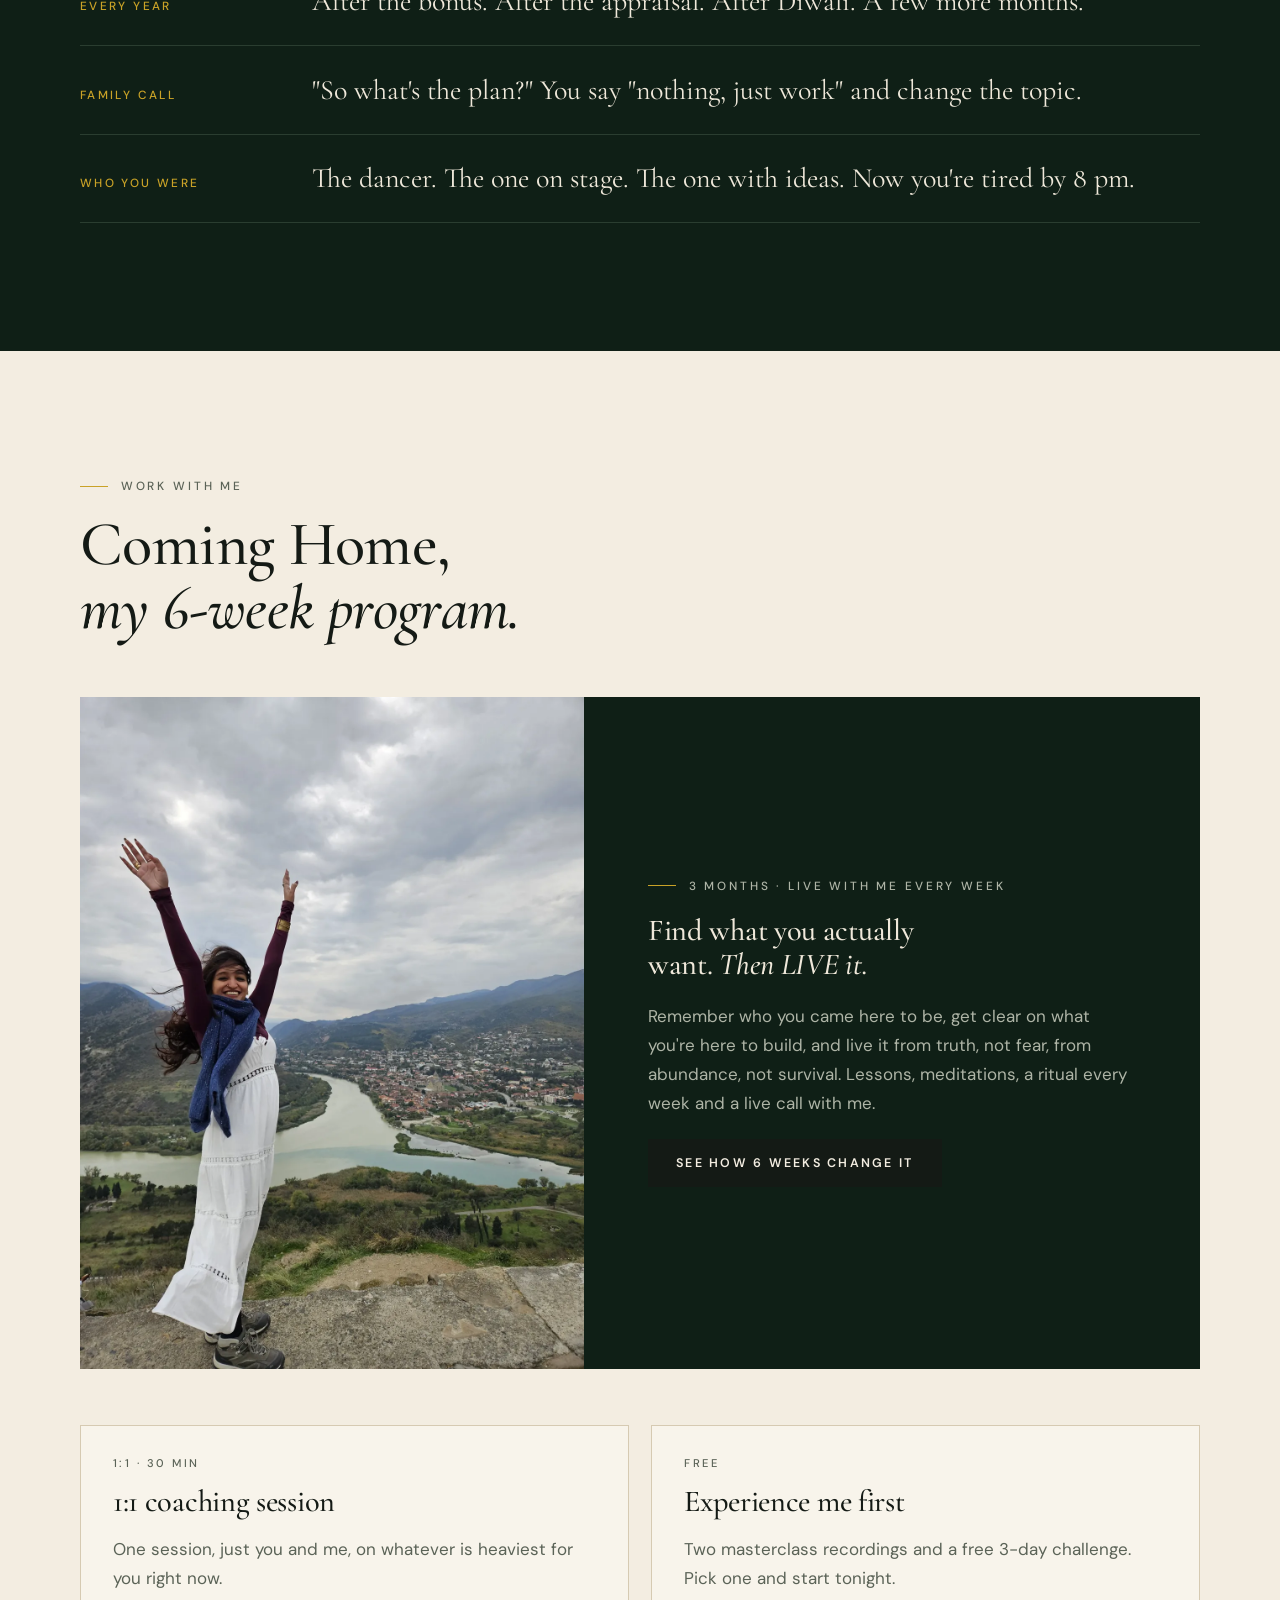
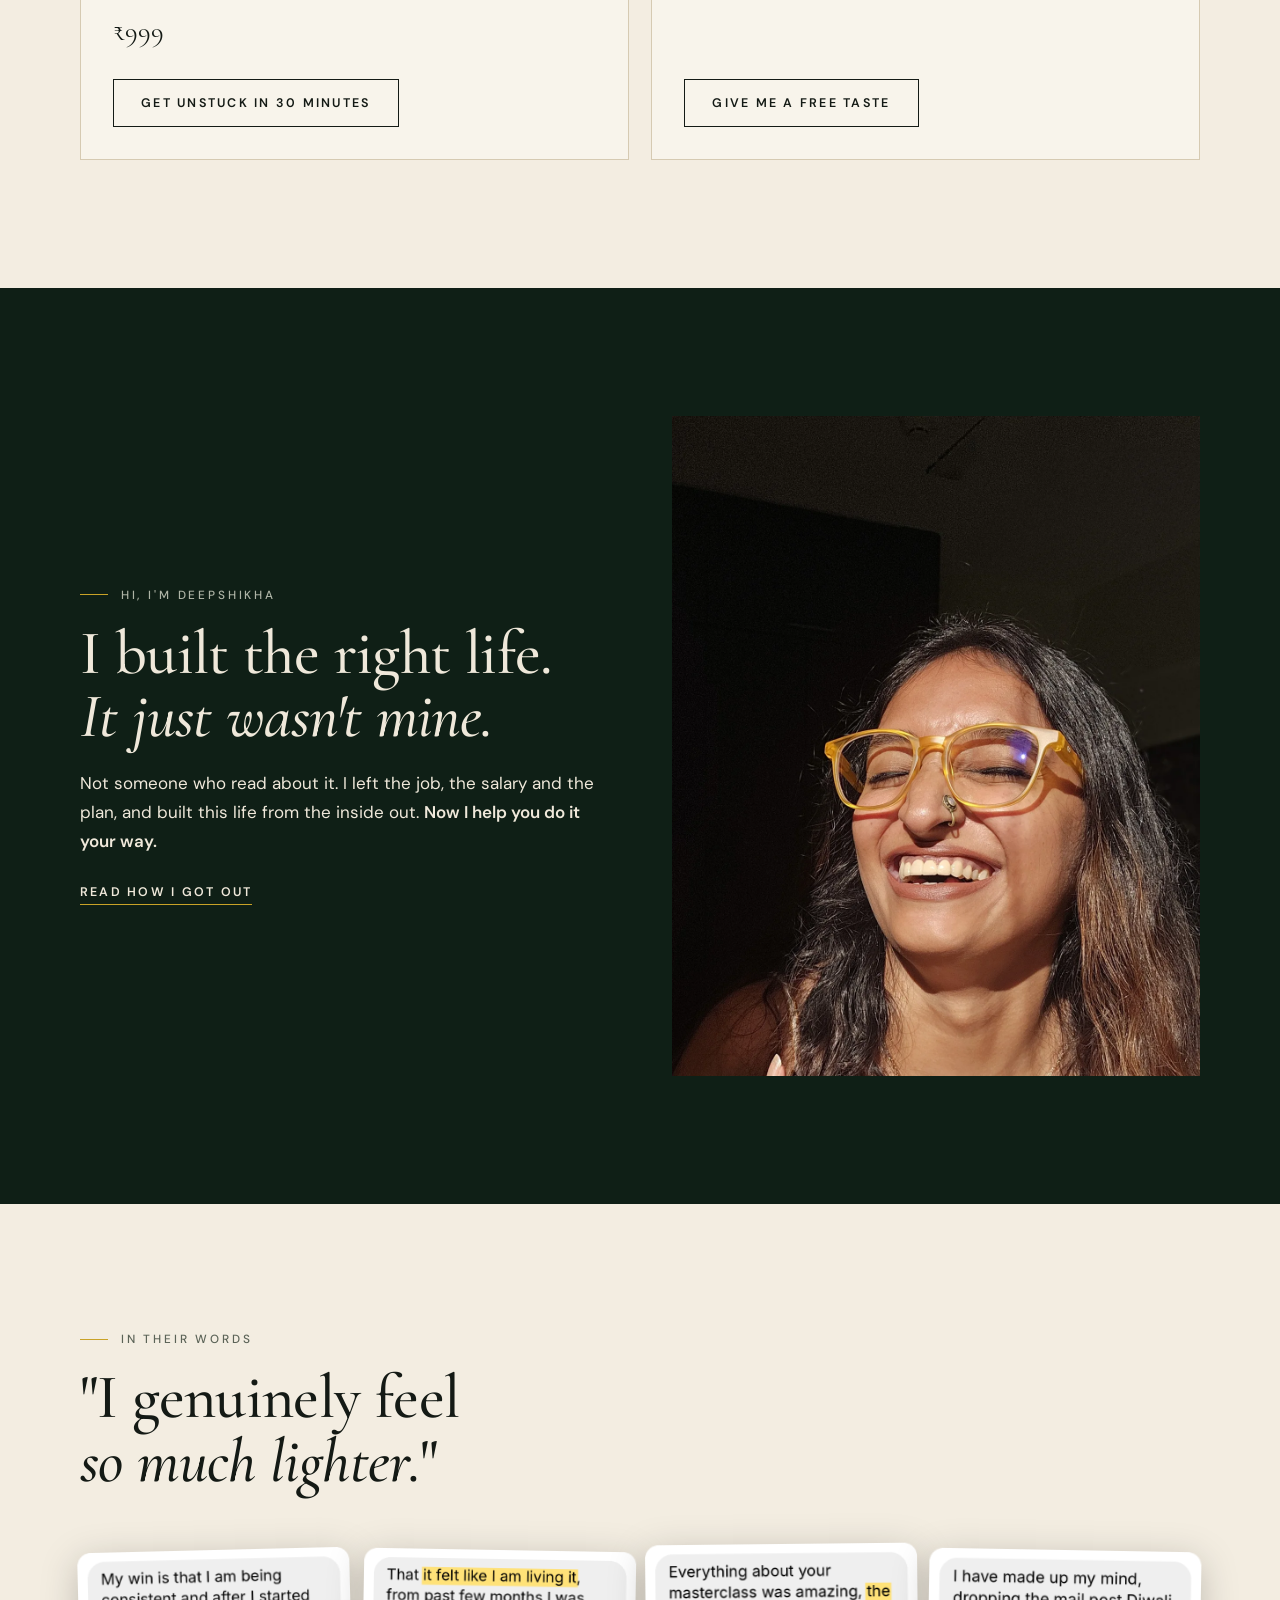
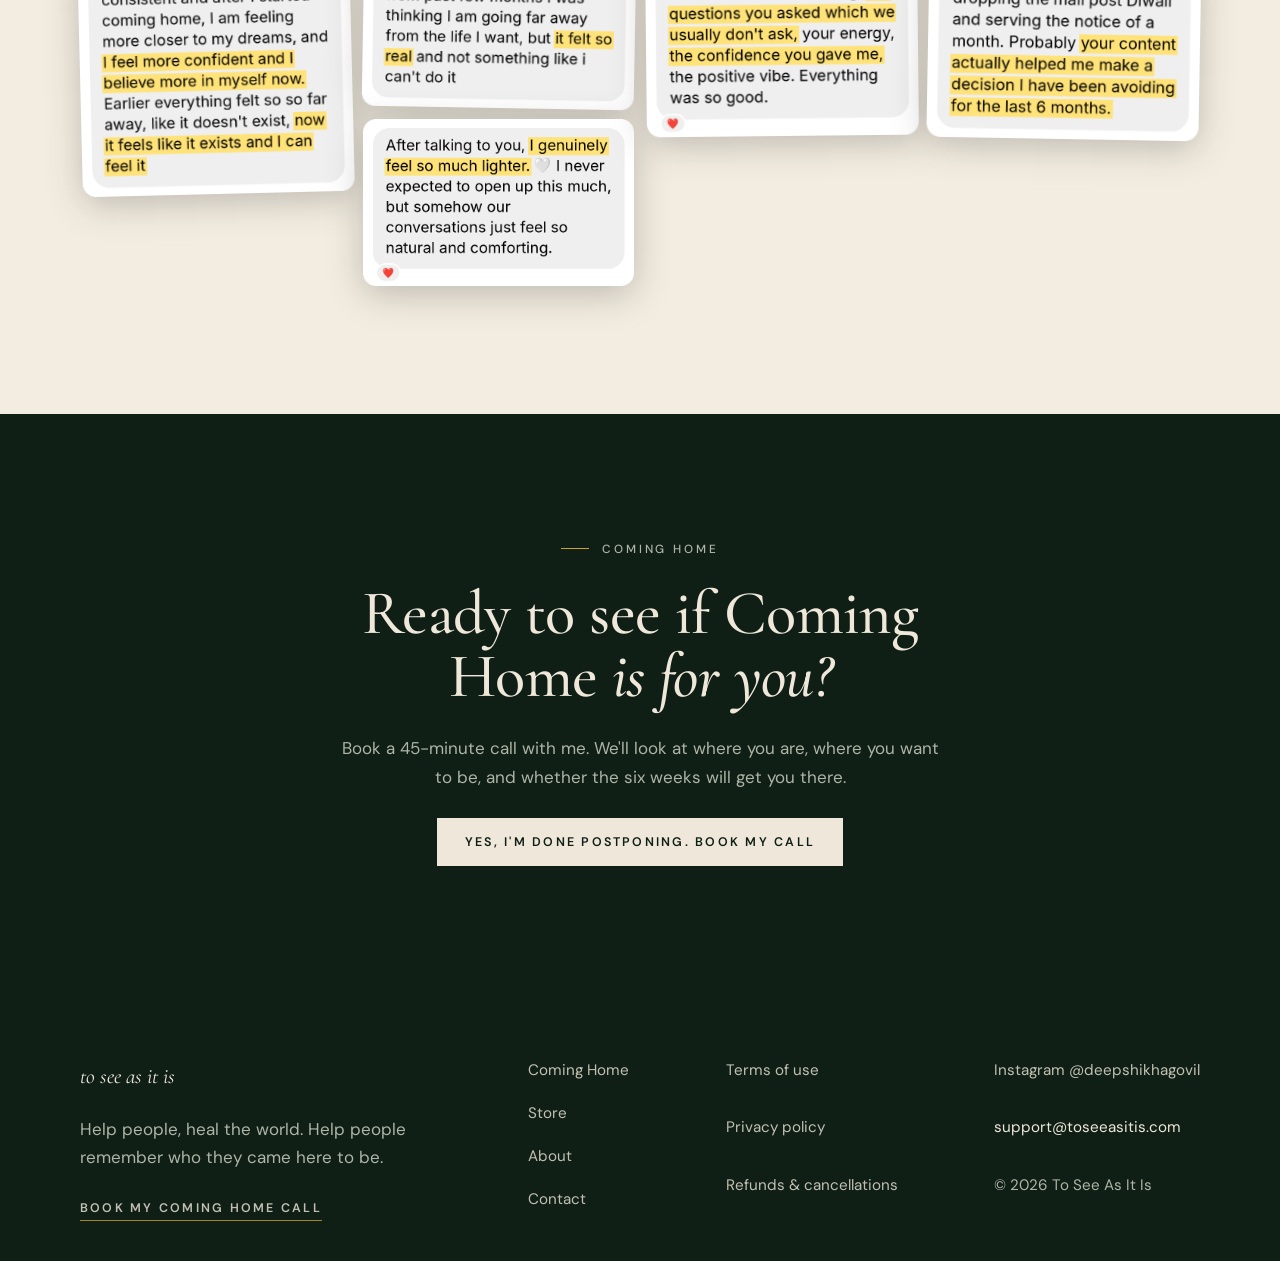
==== commit 8876d50a: "Sales page: concrete scenes, collage, call guidelines Co-Authored-By: Claude Opus 5.5 <noreply@anthr" ====
--- a/index.html
+++ b/index.html
@@ -63,7 +63,7 @@
       <h3>1:1 coaching session</h3>
       <p class="soft">One session, just you and me, on whatever is heaviest for you right now.</p>
       <p class="amt">₹999</p>
-      <div class="btns"><a class="btn btn-ghost" href="https://superprofile.bio/bookings/deepshikhagovil111?sessionId=6a79974b2e0ced0013a6f27a" target="_blank" rel="noopener">Get unstuck in 30 minutes</a></div>
+      <div class="btns"><a class="btn btn-ghost" href="https://rzp.io/rzp/toseeasitis-session" target="_blank" rel="noopener">Get unstuck in 30 minutes</a></div>
     </article>
     <article class="offer">
       <span class="meta">Free</span>
@@ -88,11 +88,11 @@
   <div class="stack read"><p class="label">In their words</p>
   <h2>"I genuinely feel <em>so much lighter.</em>"</h2></div>
   <div class="wall">
-    <figure><img src="assets/img/msg-nishtha-change.png" alt="Message: after I started coming home, I am feeling more closer to my dreams, I feel more confident and I believe more in myself now. Earlier everything felt so so far away, now it feels like it exists and I can feel it" loading="lazy"><figcaption>A Coming Home member, week 3</figcaption></figure>
-    <figure><img src="assets/img/msg-1.png" alt="Message: That it felt like I am living it, from past few months I was thinking I am going far away from the life I want, but it felt so real" loading="lazy"><figcaption>A Coming Home member</figcaption></figure>
-    <figure><img src="assets/img/msg-v2-3.png" alt="Message: After talking to you, I genuinely feel so much lighter. I never expected to open up this much." loading="lazy"><figcaption>After a call with me</figcaption></figure>
-    <figure><img src="assets/img/msg-v2-4.png" alt="Message: Everything about your masterclass was amazing, the questions you asked which we usually don't ask, your energy, the confidence you gave me" loading="lazy"><figcaption>After my masterclass</figcaption></figure>
-    <figure><img src="assets/img/msg-anjali.png" alt="Message: Probably your content actually helped me make a decision I have been avoiding for the last 6 months." loading="lazy"><figcaption>From someone who follows my work</figcaption></figure>
+    <figure><img src="assets/img/msg-nishtha-change.png" alt="Message: after I started coming home, I am feeling more closer to my dreams, I feel more confident and I believe more in myself now. Earlier everything felt so so far away, now it feels like it exists and I can feel it" loading="lazy"></figure>
+    <figure><img src="assets/img/msg-1.png" alt="Message: That it felt like I am living it, from past few months I was thinking I am going far away from the life I want, but it felt so real" loading="lazy"></figure>
+    <figure><img src="assets/img/msg-v2-3.png" alt="Message: After talking to you, I genuinely feel so much lighter. I never expected to open up this much." loading="lazy"></figure>
+    <figure><img src="assets/img/msg-v2-4.png" alt="Message: Everything about your masterclass was amazing, the questions you asked which we usually don't ask, your energy, the confidence you gave me" loading="lazy"></figure>
+    <figure><img src="assets/img/msg-anjali.png" alt="Message: Probably your content actually helped me make a decision I have been avoiding for the last 6 months." loading="lazy"></figure>
   </div>
 </div></section>
 
--- a/assets/style.css
+++ b/assets/style.css
@@ -105,11 +105,17 @@
 .incl strong{font-family:var(--display);font-weight:500;font-size:1.45rem;line-height:1.2}
 
 /* proof wall: real message screenshots (rule 240) */
-.wall{columns:1;column-gap:1.1rem}
-@media (min-width:640px){.wall{columns:2}}
-@media (min-width:1000px){.wall{columns:3}}
-.wall figure{break-inside:avoid;margin:0 0 1.1rem;display:flex;flex-direction:column;gap:.5rem}
-.wall img{width:100%;height:auto;filter:drop-shadow(0 10px 24px rgba(0,0,0,.25))}
+.wall{columns:2;column-gap:.7rem}
+@media (min-width:700px){.wall{columns:3}}
+@media (min-width:1050px){.wall{columns:4}}
+.wall figure{break-inside:avoid;margin:0 0 .7rem;display:block}
+.wall figure:nth-child(3n+1){transform:rotate(-1.4deg)}
+.wall figure:nth-child(3n+2){transform:rotate(1deg)}
+.wall figure:nth-child(4n){transform:rotate(-.6deg) translateY(-6px)}
+.wall img{width:100%;height:auto;display:block;filter:drop-shadow(0 8px 18px rgba(0,0,0,.22))}
+.callrules{margin-top:1.6rem;padding:1.3rem 1.4rem;border:1px solid var(--line);border-radius:14px;background:var(--card)}
+.callrules ul{margin:.6rem 0 0;padding-left:1.1rem;display:grid;gap:.7rem}
+.callrules li{line-height:1.55}
 .wall figcaption{font-size:.78rem;letter-spacing:.06em;color:var(--soft);padding-left:.4rem}
 
 /* for / not for */
